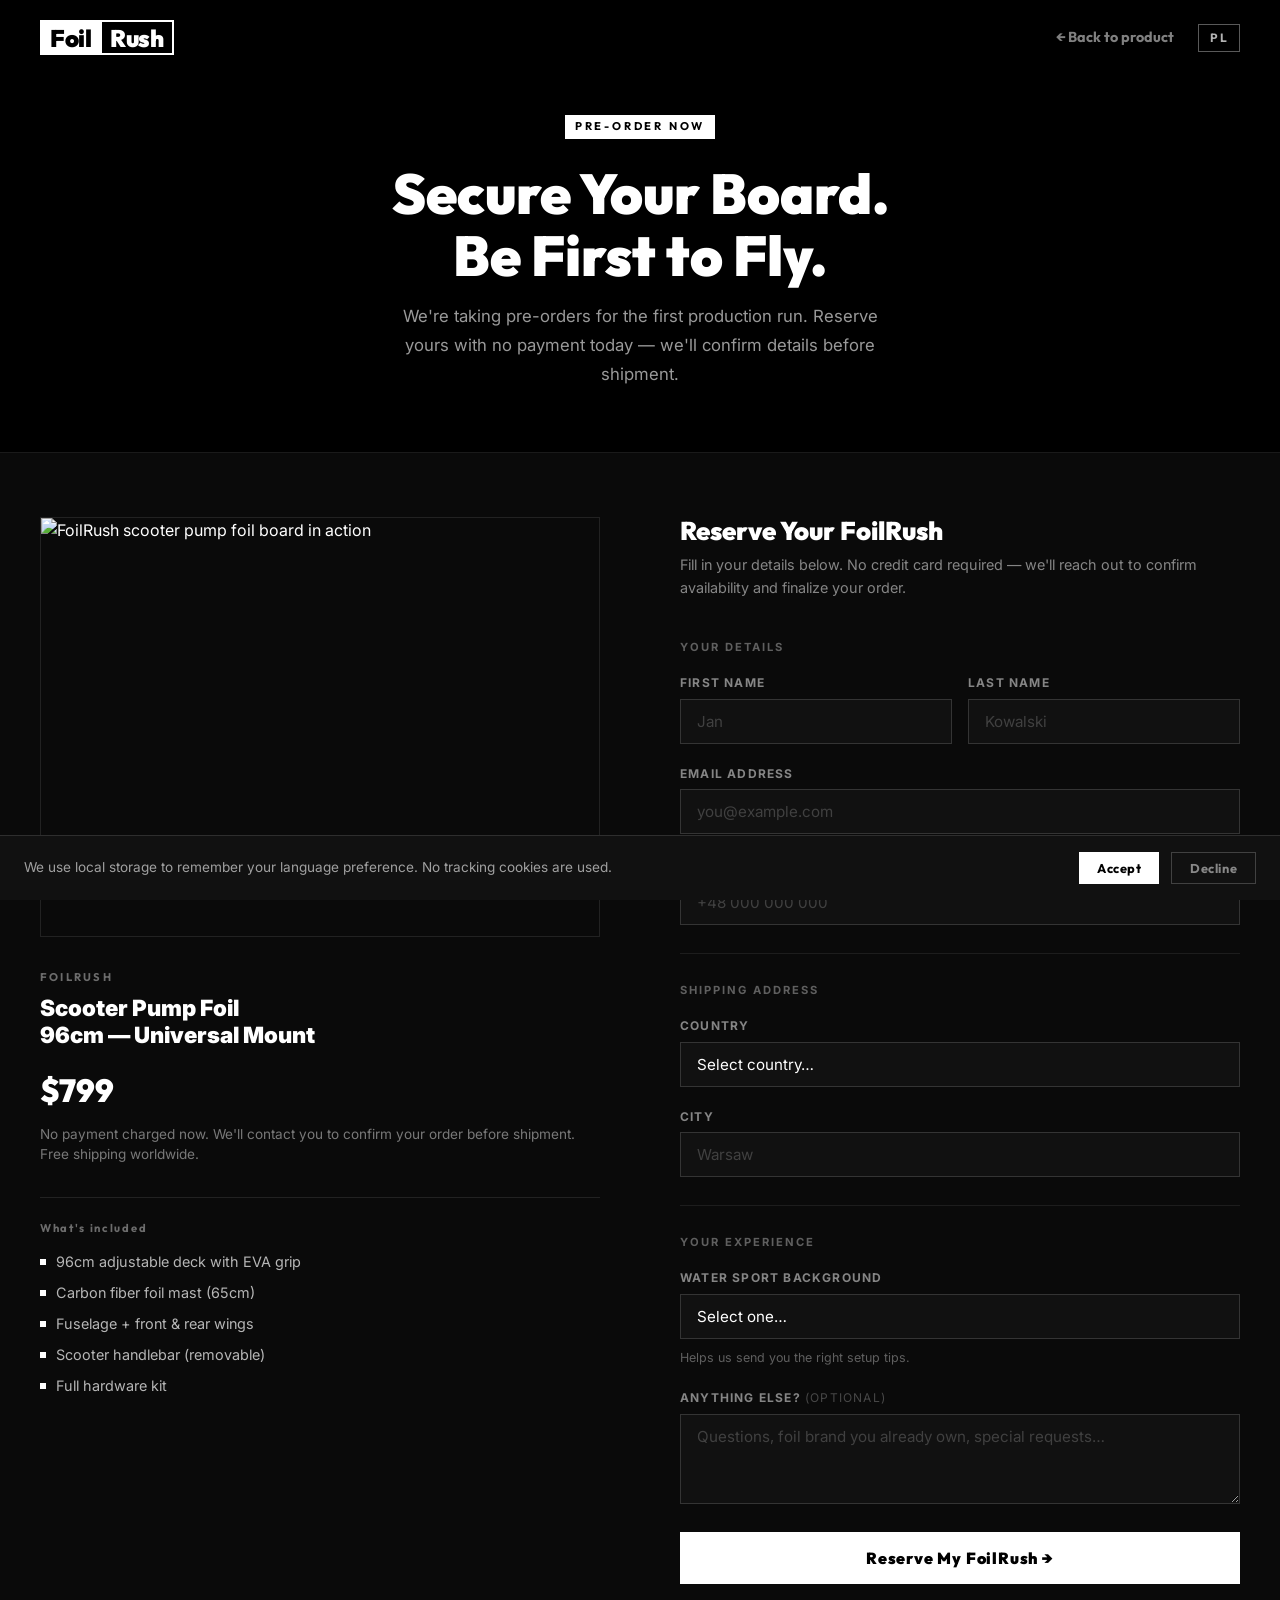
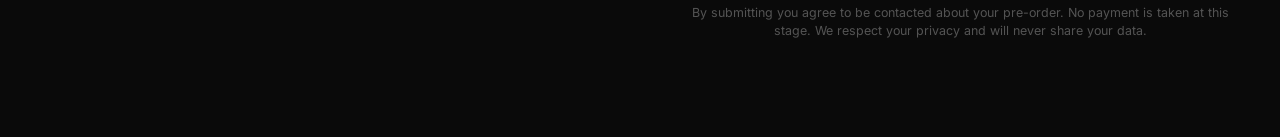
==== preorder.html @ 9cdbbb91 "FoilRush product page — full build - Single-page landing (index.html) with 9 sections: nav, hero, fe" ====
<!DOCTYPE html>
<html lang="en">
<head>
  <meta charset="UTF-8" />
  <meta name="viewport" content="width=device-width, initial-scale=1.0" />
  <title>FoilRush — Pre-Order</title>
  <meta name="description" content="Pre-order the FoilRush Scooter Pump Foil. Be first in line — secure your board before launch." />
  <link rel="preconnect" href="https://fonts.googleapis.com" />
  <link rel="preconnect" href="https://fonts.gstatic.com" crossorigin />
  <link href="https://fonts.googleapis.com/css2?family=Outfit:wght@400;700;900&family=Inter:wght@400;500&display=swap" rel="stylesheet" />
  <link rel="stylesheet" href="style.css" />
  <style>
    .preorder-page { min-height: 100vh; display: flex; flex-direction: column; }

    .preorder-hero {
      background: #000;
      border-bottom: 1px solid rgba(255,255,255,0.1);
      padding: 7rem 0 4rem;
      text-align: center;
    }
    .preorder-hero .badge {
      display: inline-block;
      font-family: var(--font-head);
      font-weight: 700;
      font-size: 0.7rem;
      letter-spacing: 0.25em;
      color: #000;
      background: #fff;
      padding: 0.3em 0.9em;
      margin-bottom: 1.5rem;
    }
    .preorder-hero h1 {
      font-size: clamp(1.75rem, 5vw, 3.5rem);
      font-weight: 900;
      line-height: 1.1;
      margin-bottom: 1rem;
      color: #fff;
    }
    .preorder-hero p {
      color: rgba(255,255,255,0.6);
      font-size: 1.05rem;
      max-width: 480px;
      margin: 0 auto;
      line-height: 1.7;
    }

    .preorder-main { flex: 1; padding: 4rem 0 6rem; background: #0a0a0a; }

    .preorder-layout {
      display: grid;
      grid-template-columns: 1fr 1fr;
      gap: 5rem;
      align-items: start;
    }

    .preorder-summary { position: sticky; top: 6rem; }
    .summary-img {
      width: 100%;
      aspect-ratio: 4/3;
      object-fit: cover;
      border: 1px solid rgba(255,255,255,0.1);
      margin-bottom: 2rem;
    }
    .summary-brand {
      font-family: var(--font-head);
      font-weight: 700;
      font-size: 0.7rem;
      letter-spacing: 0.2em;
      color: rgba(255,255,255,0.4);
      margin-bottom: 0.5rem;
    }
    .summary-name { font-size: 1.4rem; font-weight: 900; color: #fff; margin-bottom: 1rem; line-height: 1.2; }
    .summary-price { font-family: var(--font-head); font-size: 2rem; font-weight: 900; color: #fff; margin-bottom: 0.5rem; }
    .summary-note { font-size: 0.85rem; color: rgba(255,255,255,0.45); margin-bottom: 2rem; line-height: 1.5; }
    .summary-includes { border-top: 1px solid rgba(255,255,255,0.1); padding-top: 1.5rem; }
    .summary-includes h4 {
      font-size: 0.7rem; letter-spacing: 0.15em; color: rgba(255,255,255,0.4);
      font-weight: 700; margin-bottom: 1rem;
    }
    .summary-includes ul { list-style: none; display: flex; flex-direction: column; gap: 0.5rem; }
    .summary-includes li { font-size: 0.9rem; color: rgba(255,255,255,0.7); display: flex; align-items: center; gap: 0.6rem; }
    .summary-includes li::before { content: ''; width: 6px; height: 6px; background: #fff; flex-shrink: 0; }

    .preorder-form-wrap h2 { font-size: 1.6rem; font-weight: 900; color: #fff; margin-bottom: 0.5rem; }
    .form-subtitle { color: rgba(255,255,255,0.5); font-size: 0.9rem; margin-bottom: 2.5rem; line-height: 1.6; }

    .preorder-form { display: flex; flex-direction: column; gap: 1.25rem; }
    .form-row { display: grid; grid-template-columns: 1fr 1fr; gap: 1rem; }
    .field { display: flex; flex-direction: column; gap: 0.4rem; }
    .field label {
      font-size: 0.75rem; font-weight: 700; letter-spacing: 0.1em;
      color: rgba(255,255,255,0.5); text-transform: uppercase;
    }
    .field input, .field select, .field textarea {
      background: #111;
      border: 1px solid rgba(255,255,255,0.15);
      color: #fff;
      font-family: var(--font-body);
      font-size: 0.95rem;
      padding: 0.75rem 1rem;
      outline: none;
      transition: border-color 0.2s;
      width: 100%;
      border-radius: 0;
      appearance: none;
    }
    .field input:focus, .field select:focus, .field textarea:focus { border-color: #fff; }
    .field input::placeholder, .field textarea::placeholder { color: rgba(255,255,255,0.2); }
    .field select option { background: #111; color: #fff; }
    .field textarea { resize: vertical; min-height: 90px; }
    .field-note { font-size: 0.78rem; color: rgba(255,255,255,0.35); margin-top: 0.2rem; }
    .form-divider { border: none; border-top: 1px solid rgba(255,255,255,0.08); margin: 0.5rem 0; }
    .form-section-label {
      font-size: 0.7rem; font-weight: 700; letter-spacing: 0.18em;
      color: rgba(255,255,255,0.35); text-transform: uppercase; margin-bottom: -0.25rem;
    }
    .submit-btn {
      background: #fff; color: #000; border: none;
      font-family: var(--font-head); font-weight: 900; font-size: 1rem;
      letter-spacing: 0.05em; padding: 1rem 2rem; cursor: pointer;
      width: 100%; transition: background 0.2s, transform 0.15s; margin-top: 0.5rem;
    }
    .submit-btn:hover { background: #e0e0e0; transform: translateY(-2px); }
    .form-legal { font-size: 0.78rem; color: rgba(255,255,255,0.3); line-height: 1.5; text-align: center; }

    .form-success {
      display: none; text-align: center; padding: 3rem 2rem;
      border: 1px solid rgba(255,255,255,0.12);
    }
    .form-success .success-icon { font-size: 3rem; margin-bottom: 1rem; }
    .form-success h3 { font-size: 1.5rem; font-weight: 900; color: #fff; margin-bottom: 0.75rem; }
    .form-success p { color: rgba(255,255,255,0.55); font-size: 0.95rem; line-height: 1.7; margin-bottom: 2rem; }
    .form-success a { color: #fff; font-weight: 700; text-decoration: underline; text-underline-offset: 3px; }

    @media (max-width: 800px) {
      .preorder-layout { grid-template-columns: 1fr; gap: 3rem; }
      .preorder-summary { position: static; }
      .preorder-hero { padding: 6rem 0 3rem; }
      .summary-price { font-size: 1.75rem; }
    }
    @media (max-width: 500px) {
      .form-row { grid-template-columns: 1fr; }
      .preorder-main { padding: 2.5rem 0 4rem; }
      .submit-btn { font-size: 0.95rem; }
    }
  </style>
</head>
<body class="preorder-page">

  <nav id="site-nav" class="nav-scrolled">
    <div class="container nav-inner">
      <a href="index.html" class="nav-logo"><span class="logo-foil">Foil</span><span class="logo-rush">Rush</span></a>
      <div style="display:flex;align-items:center;gap:1.5rem;">
        <a href="index.html" style="color:rgba(255,255,255,0.5);font-size:0.9rem;font-family:var(--font-head);font-weight:700;" data-i18n="preorder.back.nav">← Back to product</a>
        <button class="lang-toggle" id="lang-toggle" aria-label="Switch language">PL</button>
      </div>
    </div>
  </nav>

  <div class="preorder-hero">
    <div class="container">
      <div class="badge" data-i18n="preorder.badge">PRE-ORDER NOW</div>
      <h1 data-i18n="preorder.h1">Secure Your Board.<br>Be First to Fly.</h1>
      <p data-i18n="preorder.sub">We're taking pre-orders for the first production run. Reserve yours with no payment today — we'll confirm details before shipment.</p>
    </div>
  </div>

  <div class="preorder-main">
    <div class="container">
      <div class="preorder-layout">

        <div class="preorder-summary">
          <img class="summary-img"
               src="https://images.pexels.com/photos/9150893/pexels-photo-9150893.jpeg?auto=compress&cs=tinysrgb&w=800"
               alt="FoilRush scooter pump foil board in action" />
          <p class="summary-brand">FOILRUSH</p>
          <p class="summary-name">Scooter Pump Foil<br>96cm — Universal Mount</p>
          <div class="summary-price" data-price>$799</div>
          <p class="price-note" data-price-note></p>
          <p class="summary-note" data-i18n="preorder.summary.note">No payment charged now. We'll contact you to confirm your order before shipment. Free shipping worldwide.</p>
          <div class="summary-includes">
            <h4 data-i18n="preorder.includes.title">What's included</h4>
            <ul>
              <li>96cm adjustable deck with EVA grip</li>
              <li>Carbon fiber foil mast (65cm)</li>
              <li>Fuselage + front &amp; rear wings</li>
              <li>Scooter handlebar (removable)</li>
              <li>Full hardware kit</li>
            </ul>
          </div>
        </div>

        <div class="preorder-form-wrap">
          <h2 data-i18n="preorder.form.h2">Reserve Your FoilRush</h2>
          <p class="form-subtitle" data-i18n="preorder.form.sub">Fill in your details below. No credit card required — we'll reach out to confirm availability and finalize your order.</p>

          <form class="preorder-form" id="preorder-form" novalidate>

            <p class="form-section-label" data-i18n="preorder.section.you">Your details</p>

            <div class="form-row">
              <div class="field">
                <label for="first-name" data-i18n="preorder.label.first">First name</label>
                <input type="text" id="first-name" name="first_name" placeholder="Jan" autocomplete="given-name" required />
              </div>
              <div class="field">
                <label for="last-name" data-i18n="preorder.label.last">Last name</label>
                <input type="text" id="last-name" name="last_name" placeholder="Kowalski" autocomplete="family-name" required />
              </div>
            </div>

            <div class="field">
              <label for="email" data-i18n="preorder.label.email">Email address</label>
              <input type="email" id="email" name="email" placeholder="you@example.com" autocomplete="email" required />
            </div>

            <div class="field">
              <label for="phone">
                <span data-i18n="preorder.label.phone">Phone number</span>
                <span style="opacity:.5;font-weight:400" data-i18n="preorder.label.phone.opt">(optional)</span>
              </label>
              <input type="tel" id="phone" name="phone" placeholder="+48 000 000 000" autocomplete="tel" />
            </div>

            <hr class="form-divider" />
            <p class="form-section-label" data-i18n="preorder.section.ship">Shipping address</p>

            <div class="field">
              <label for="country" data-i18n="preorder.label.country">Country</label>
              <select id="country" name="country" required>
                <option value="" disabled selected data-i18n="preorder.country.placeholder">Select country…</option>
                <option value="PL">Poland</option>
                <option value="DE">Germany</option>
                <option value="FR">France</option>
                <option value="ES">Spain</option>
                <option value="IT">Italy</option>
                <option value="NL">Netherlands</option>
                <option value="PT">Portugal</option>
                <option value="US">United States</option>
                <option value="AU">Australia</option>
                <option value="GB">United Kingdom</option>
                <option value="OTHER">Other</option>
              </select>
            </div>

            <div class="field">
              <label for="city" data-i18n="preorder.label.city">City</label>
              <input type="text" id="city" name="city" placeholder="Warsaw" autocomplete="address-level2" required />
            </div>

            <hr class="form-divider" />
            <p class="form-section-label" data-i18n="preorder.section.exp">Your experience</p>

            <div class="field">
              <label for="level" data-i18n="preorder.label.level">Water sport background</label>
              <select id="level" name="level">
                <option value="" disabled selected data-i18n="preorder.level.placeholder">Select one…</option>
                <option value="beginner" data-i18n="preorder.level.beginner">Complete beginner</option>
                <option value="surfer" data-i18n="preorder.level.surfer">Surfer</option>
                <option value="kite" data-i18n="preorder.level.kite">Kitesurfer / Windsurfer</option>
                <option value="foiler" data-i18n="preorder.level.foiler">Already foiling</option>
                <option value="wakeboarder" data-i18n="preorder.level.wake">Wakeboarder / Wakefoiler</option>
                <option value="other" data-i18n="preorder.level.other">Other water sport</option>
              </select>
              <span class="field-note" data-i18n="preorder.level.note">Helps us send you the right setup tips.</span>
            </div>

            <div class="field">
              <label for="message">
                <span data-i18n="preorder.label.message">Anything else?</span>
                <span style="opacity:.5;font-weight:400" data-i18n="preorder.message.opt">(optional)</span>
              </label>
              <textarea id="message" name="message" data-i18n-placeholder="preorder.message.ph" placeholder="Questions, foil brand you already own, special requests…"></textarea>
            </div>

            <button type="submit" class="submit-btn" data-i18n="preorder.submit">Reserve My FoilRush →</button>

            <p class="form-legal" data-i18n="preorder.legal">By submitting you agree to be contacted about your pre-order. No payment is taken at this stage. We respect your privacy and will never share your data.</p>

          </form>

          <div class="form-success" id="form-success">
            <div class="success-icon">✓</div>
            <h3 data-i18n="preorder.success.h3">You're on the list!</h3>
            <p>
              <span data-i18n="preorder.success.p">Thanks for your pre-order. We'll email you at</span>
              <strong id="success-email"></strong>
              <span data-i18n="preorder.success.p2">with confirmation details and estimated shipping timeline.</span>
            </p>
            <a href="index.html" data-i18n="preorder.back">← Back to FoilRush</a>
          </div>
        </div>

      </div>
    </div>
  </div>

  <script src="main.js"></script>
  <script>
    // Textarea placeholder translation (not handled by innerHTML)
    function applyPlaceholders() {
      const lang = localStorage.getItem('fr_lang') || 'en';
      document.querySelectorAll('[data-i18n-placeholder]').forEach(el => {
        const key = el.dataset.i18nPlaceholder;
        if (translations[lang] && translations[lang][key]) {
          el.placeholder = translations[lang][key];
        }
      });
    }
    applyPlaceholders();

    // Re-apply placeholders when lang toggles
    document.getElementById('lang-toggle').addEventListener('click', applyPlaceholders);

    // Form submit
    document.getElementById('preorder-form').addEventListener('submit', function(e) {
      e.preventDefault();
      const email = document.getElementById('email').value.trim();
      const firstName = document.getElementById('first-name').value.trim();
      const lastName = document.getElementById('last-name').value.trim();
      const country = document.getElementById('country').value;
      if (!firstName || !lastName || !email || !country) {
        const firstInvalid = this.querySelector(':invalid');
        if (firstInvalid) firstInvalid.focus();
        return;
      }
      document.getElementById('success-email').textContent = ' ' + email + ' ';
      this.style.display = 'none';
      const success = document.getElementById('form-success');
      success.style.display = 'block';
      success.scrollIntoView({ behavior: 'smooth', block: 'center' });
    });
  </script>
</body>
</html>
---- style.css ----
/* ── Reset ── */
*, *::before, *::after { box-sizing: border-box; margin: 0; padding: 0; }
html { scroll-behavior: smooth; }
img { display: block; max-width: 100%; }
a { text-decoration: none; color: inherit; }
ul { list-style: none; }

/* ── Design tokens ── */
:root {
  --orange:   #FFFFFF;
  --dark:     #000000;
  --blue:     #444444;
  --light:    #111111;
  --white:    #FFFFFF;
  --ink:      #FFFFFF;

  --font-head: 'Outfit', sans-serif;
  --font-body: 'Inter', sans-serif;

  --section-pad: clamp(4rem, 8vw, 8rem);
  --max-w: 1200px;
}

/* ── Base typography ── */
body {
  font-family: var(--font-body);
  background: var(--dark);
  color: var(--white);
  line-height: 1.6;
  overflow-x: hidden;
  /* Subtle carbon-fiber diagonal weave */
  background-image:
    repeating-linear-gradient(
      45deg,
      rgba(255,255,255,0.015) 0px,
      rgba(255,255,255,0.015) 1px,
      transparent 1px,
      transparent 8px
    ),
    repeating-linear-gradient(
      -45deg,
      rgba(255,255,255,0.015) 0px,
      rgba(255,255,255,0.015) 1px,
      transparent 1px,
      transparent 8px
    );
}

h1, h2, h3, h4 {
  font-family: var(--font-head);
  line-height: 1.1;
}

/* ── Utility classes ── */
.container {
  width: min(var(--max-w), 100% - 2rem);
  margin-inline: auto;
}

.btn-primary {
  display: inline-block;
  background: var(--white);
  color: #000000;
  font-family: var(--font-head);
  font-weight: 700;
  font-size: 1rem;
  padding: 0.85rem 2rem;
  border-radius: 4px;
  border: none;
  cursor: pointer;
  transition: background 0.2s, transform 0.15s;
}
.btn-primary:hover { background: #e0e0e0; transform: translateY(-2px); }

.btn-ghost {
  display: inline-block;
  background: transparent;
  color: var(--white);
  font-family: var(--font-head);
  font-weight: 700;
  font-size: 1rem;
  padding: 0.85rem 2rem;
  border-radius: 4px;
  border: 2px solid rgba(255,255,255,0.5);
  cursor: pointer;
  transition: border-color 0.2s, transform 0.15s;
}
.btn-ghost:hover { border-color: var(--white); transform: translateY(-2px); }

/* ── Scroll-reveal base state ── */
.reveal {
  opacity: 0;
  transform: translateY(40px);
  transition: opacity 0.6s ease, transform 0.6s ease;
}
.reveal.visible {
  opacity: 1;
  transform: translateY(0);
}
.reveal-left {
  opacity: 0;
  transform: translateX(-50px);
  transition: opacity 0.6s ease, transform 0.6s ease;
}
.reveal-right {
  opacity: 0;
  transform: translateX(50px);
  transition: opacity 0.6s ease, transform 0.6s ease;
}
.reveal-left.visible,
.reveal-right.visible {
  opacity: 1;
  transform: translateX(0);
}

@media (prefers-reduced-motion: reduce) {
  .reveal, .reveal-left, .reveal-right {
    opacity: 1;
    transform: none;
    transition: none;
  }
}

/* ── Navigation ── */
#site-nav {
  position: fixed;
  top: 0; left: 0; right: 0;
  z-index: 100;
  padding: 1.25rem 0;
  background: transparent;
  transition: background 0.3s, padding 0.3s, box-shadow 0.3s;
}
#site-nav.nav-scrolled {
  background: var(--dark);
  padding: 0.75rem 0;
  box-shadow: 0 2px 20px rgba(0,0,0,0.6);
}

.nav-inner {
  display: flex;
  align-items: center;
  justify-content: space-between;
}

.nav-logo {
  font-family: var(--font-head);
  font-weight: 900;
  font-size: 1.5rem;
  letter-spacing: -0.02em;
  display: inline-flex;
  line-height: 1;
}

.logo-foil {
  background: var(--white);
  color: var(--dark);
  padding: 0.15em 0.35em;
  border: 2px solid var(--white);
}

.logo-rush {
  background: var(--dark);
  color: var(--white);
  padding: 0.15em 0.35em;
  border: 2px solid var(--white);
  margin-left: -2px;
}

.nav-links {
  display: flex;
  align-items: center;
  gap: clamp(1rem, 2vw, 2rem);
}
.nav-links a {
  font-family: var(--font-head);
  font-weight: 700;
  font-size: 0.95rem;
  color: var(--white);
  opacity: 0.85;
  transition: opacity 0.2s;
}
.nav-links a:hover { opacity: 1; }
.nav-links .btn-primary { opacity: 1; font-size: 0.9rem; padding: 0.6rem 1.4rem; color: #000000; }

.lang-toggle {
  background: transparent;
  border: 1px solid rgba(255,255,255,0.35);
  color: rgba(255,255,255,0.7);
  font-family: var(--font-head);
  font-weight: 700;
  font-size: 0.75rem;
  letter-spacing: 0.1em;
  padding: 0.35rem 0.7rem;
  cursor: pointer;
  transition: border-color 0.2s, color 0.2s, background 0.2s;
}
.lang-toggle:hover {
  border-color: var(--white);
  color: var(--white);
  background: rgba(255,255,255,0.08);
}

/* Mobile toggle */
.nav-toggle {
  display: none;
  flex-direction: column;
  gap: 5px;
  background: none;
  border: none;
  cursor: pointer;
  padding: 4px;
}
.nav-toggle span {
  display: block;
  width: 24px;
  height: 2px;
  background: var(--white);
  transition: transform 0.3s, opacity 0.3s;
}

@media (max-width: 768px) {
  .nav-toggle { display: flex; }
  .nav-links {
    display: none;
    position: absolute;
    top: 100%;
    left: 0; right: 0;
    flex-direction: column;
    background: var(--dark);
    padding: 1.5rem;
    gap: 1.25rem;
    border-top: 1px solid rgba(255,255,255,0.08);
  }
  .nav-links.open { display: flex; }
}

/* ── Hero ── */
#hero {
  position: relative;
  min-height: 100vh;
  min-height: 100svh;
  display: flex;
  align-items: center;
  overflow: hidden;
}

.hero-bg {
  position: absolute;
  inset: -10%;
  background-image: url('https://images.pexels.com/photos/19613308/pexels-photo-19613308.jpeg?auto=compress&cs=tinysrgb&w=1800');
  background-size: cover;
  background-position: center 30%;
  animation: kenBurns 18s ease-in-out infinite alternate;
}

@keyframes kenBurns {
  from { transform: scale(1)   translate(0, 0); }
  to   { transform: scale(1.1) translate(-2%, -1%); }
}

.hero-overlay {
  position: absolute;
  inset: 0;
  background: linear-gradient(
    135deg,
    rgba(0,0,0,0.82) 0%,
    rgba(0,0,0,0.45) 60%,
    rgba(0,0,0,0.2) 100%
  );
}

.hero-content {
  position: relative;
  z-index: 1;
  padding-top: 6rem;
}

.hero-eyebrow {
  font-family: var(--font-head);
  font-weight: 700;
  font-size: 0.8rem;
  letter-spacing: 0.2em;
  color: var(--orange);
  margin-bottom: 1rem;
}

#hero h1 {
  font-size: clamp(3.5rem, 9vw, 8rem);
  font-weight: 900;
  color: var(--white);
  letter-spacing: -0.03em;
  margin-bottom: 1.5rem;
  text-shadow: 0 4px 30px rgba(0,0,0,0.4);
}

.hero-sub {
  font-size: clamp(1rem, 2vw, 1.25rem);
  color: rgba(255,255,255,0.8);
  max-width: 560px;
  margin-bottom: 2.5rem;
  line-height: 1.7;
}

.hero-ctas {
  display: flex;
  flex-wrap: wrap;
  gap: 1rem;
}

/* Scroll indicator */
.hero-scroll-indicator {
  position: absolute;
  bottom: 2.5rem;
  left: 50%;
  transform: translateX(-50%);
  z-index: 1;
}
.hero-scroll-indicator span {
  display: block;
  width: 2px;
  height: 48px;
  background: linear-gradient(to bottom, rgba(255,255,255,0.8), transparent);
  margin: 0 auto;
  animation: scrollPulse 2s ease-in-out infinite;
}
@keyframes scrollPulse {
  0%, 100% { opacity: 0.8; transform: scaleY(1); }
  50% { opacity: 0.3; transform: scaleY(0.5); }
}

@media (max-width: 600px) {
  .hero-ctas { flex-direction: column; }
  .hero-ctas a { text-align: center; }
}

/* ── Shared section typography ── */
.section-eyebrow {
  font-family: var(--font-head);
  font-weight: 700;
  font-size: 0.78rem;
  letter-spacing: 0.2em;
  color: var(--orange);
  margin-bottom: 0.75rem;
}
.section-title {
  font-size: clamp(2rem, 5vw, 3.5rem);
  font-weight: 900;
  margin-bottom: 3rem;
  letter-spacing: -0.02em;
}

/* ── Features ── */
#features {
  padding: var(--section-pad) 0;
  background: var(--light);
  color: var(--ink);
}
#features .section-eyebrow { color: var(--orange); }
#features .section-title { color: var(--ink); }

.features-grid {
  display: grid;
  grid-template-columns: repeat(auto-fit, minmax(min(240px, 100%), 1fr));
  gap: 1.5rem;
}

.feature-card {
  background: #1a1a1a;
  border: 1px solid rgba(255,255,255,0.1);
  border-radius: 0;
  padding: 2rem;
  box-shadow: none;
  transition: border-color 0.2s, transform 0.2s;
}
.feature-card:hover {
  border-color: var(--white);
  transform: translateY(-4px);
}

.feature-icon {
  font-size: 2.5rem;
  margin-bottom: 1rem;
}

.feature-card h3 {
  font-size: 1.2rem;
  font-weight: 700;
  margin-bottom: 0.5rem;
  color: var(--white);
}

.feature-card p {
  font-size: 0.95rem;
  color: rgba(255,255,255,0.6);
  line-height: 1.65;
}

/* ── How It Works ── */
#how-it-works {
  padding: var(--section-pad) 0;
  background: var(--dark);
}

.steps {
  display: grid;
  grid-template-columns: repeat(3, 1fr);
  gap: 2.5rem;
  max-width: 100%;
}

.step {
  display: flex;
  flex-direction: column;
  gap: 1rem;
  border-top: 2px solid rgba(255,255,255,0.15);
  padding-top: 1.5rem;
}

.step-number {
  font-family: var(--font-head);
  font-size: clamp(3rem, 5vw, 5rem);
  font-weight: 900;
  color: var(--orange);
  line-height: 1;
  opacity: 0.9;
}

.step-body h3 {
  font-size: 1.2rem;
  font-weight: 700;
  margin-bottom: 0.5rem;
  color: var(--white);
}

.step-body p {
  color: rgba(255,255,255,0.7);
  font-size: 0.95rem;
  line-height: 1.7;
}

@media (max-width: 700px) {
  .steps { grid-template-columns: 1fr; gap: 2rem; }
  .step { flex-direction: row; align-items: flex-start; gap: 1.25rem; border-top: none; border-left: 2px solid rgba(255,255,255,0.15); padding-top: 0; padding-left: 1.25rem; }
  .step-number { font-size: 3rem; min-width: 2ch; }
}

/* ── Specs ── */
#specs {
  padding: var(--section-pad) 0;
  background: var(--light);
  color: var(--ink);
}
#specs .section-eyebrow { color: var(--orange); }
#specs .section-title { color: var(--ink); }

.specs-table {
  width: 100%;
  border-collapse: collapse;
  font-size: 1rem;
}

.specs-table tr {
  border-bottom: 1px solid rgba(255,255,255,0.1);
}
.specs-table tr:last-child { border-bottom: none; }

.specs-table th {
  text-align: left;
  font-family: var(--font-head);
  font-weight: 700;
  color: var(--ink);
  padding: 1rem 1rem 1rem 0;
  width: 40%;
}

.specs-table td {
  padding: 1rem 0;
  color: rgba(255,255,255,0.65);
}

@media (max-width: 500px) {
  .specs-table th, .specs-table td { display: block; width: 100%; }
  .specs-table th { padding-bottom: 0.25rem; }
  .specs-table td { padding-top: 0; padding-bottom: 1rem; }
}

/* ── Lifestyle shot ── */
#lifestyle {
  position: relative;
  height: 60vh;
  min-height: 360px;
  display: flex;
  align-items: center;
  justify-content: center;
  overflow: hidden;
}

.lifestyle-bg {
  position: absolute;
  inset: 0;
  background-image: url('https://images.pexels.com/photos/9739246/pexels-photo-9739246.jpeg?auto=compress&cs=tinysrgb&w=1600');
  background-size: cover;
  background-position: center 50%;
}

.lifestyle-overlay {
  position: absolute;
  inset: 0;
  background: linear-gradient(to bottom, rgba(10,10,15,0.3), rgba(10,10,15,0.65));
}

.lifestyle-content {
  position: relative;
  z-index: 1;
  text-align: center;
}

.lifestyle-content blockquote p {
  font-family: var(--font-head);
  font-size: clamp(1.75rem, 5vw, 3.5rem);
  font-weight: 900;
  color: var(--white);
  letter-spacing: -0.02em;
  text-shadow: 0 4px 30px rgba(0,0,0,0.5);
}

/* ── Reviews ── */
#reviews {
  padding: var(--section-pad) 0;
  background: var(--dark);
}

.reviews-grid {
  display: grid;
  grid-template-columns: repeat(auto-fit, minmax(min(280px, 100%), 1fr));
  gap: 1.5rem;
}

.review-card {
  background: rgba(255,255,255,0.04);
  border: 1px solid rgba(255,255,255,0.08);
  border-radius: 12px;
  padding: 2rem;
  transition: border-color 0.2s, transform 0.2s;
}
.review-card:hover {
  border-color: var(--orange);
  transform: translateY(-4px);
}

.review-stars {
  color: var(--orange);
  font-size: 1.1rem;
  letter-spacing: 2px;
  margin-bottom: 1rem;
}

.review-text {
  font-size: 0.975rem;
  line-height: 1.7;
  color: rgba(255,255,255,0.8);
  margin-bottom: 1.5rem;
}

.review-author {
  display: flex;
  flex-direction: column;
  gap: 0.2rem;
}
.review-author strong {
  font-family: var(--font-head);
  font-weight: 700;
  color: var(--white);
  font-size: 0.95rem;
}
.review-author span {
  font-size: 0.82rem;
  color: rgba(255,255,255,0.45);
}

/* ── Buy section ── */
#buy {
  padding: var(--section-pad) 0;
  background: var(--light);
  color: var(--ink);
}

.buy-inner {
  display: grid;
  grid-template-columns: 1fr 1fr;
  gap: 4rem;
  align-items: center;
}

@media (max-width: 768px) {
  .buy-inner { grid-template-columns: 1fr; gap: 2.5rem; }
}

.buy-image img {
  border-radius: 16px;
  width: 100%;
  object-fit: cover;
  aspect-ratio: 4/3;
  box-shadow: 0 0 0 1px rgba(255,255,255,0.12);
}

.board-svg {
  width: 100%;
  max-width: 300px;
  display: block;
  margin: 0 auto;
  filter: drop-shadow(0 20px 40px rgba(255,255,255,0.06));
}

.buy-photo {
  width: 100%;
  display: block;
  aspect-ratio: 4/3;
  object-fit: cover;
  border: 1px solid rgba(255,255,255,0.1);
}

/* ── View tabs & panels ── */
.view-tabs {
  display: flex;
  gap: 0;
  margin-bottom: 1.5rem;
  border: 1px solid rgba(255,255,255,0.15);
}

.view-tab {
  flex: 1;
  background: transparent;
  border: none;
  border-right: 1px solid rgba(255,255,255,0.15);
  color: rgba(255,255,255,0.45);
  font-family: var(--font-head);
  font-weight: 700;
  font-size: 0.72rem;
  letter-spacing: 0.1em;
  text-transform: uppercase;
  padding: 0.6rem 0.4rem;
  cursor: pointer;
  transition: background 0.2s, color 0.2s;
}

.view-tab:last-child { border-right: none; }

.view-tab:hover {
  background: rgba(255,255,255,0.06);
  color: rgba(255,255,255,0.75);
}

.view-tab.active {
  background: var(--white);
  color: #000000;
}

.view-panel {
  display: none;
}

.view-panel.active {
  display: block;
}

.buy-brand {
  font-family: var(--font-head);
  font-weight: 700;
  font-size: 0.8rem;
  letter-spacing: 0.2em;
  color: var(--orange);
  margin-bottom: 0.5rem;
}

.buy-product-name {
  font-size: clamp(1.75rem, 4vw, 2.75rem);
  font-weight: 900;
  letter-spacing: -0.02em;
  color: var(--ink);
  margin-bottom: 1rem;
}

.buy-price {
  font-family: var(--font-head);
  font-size: 3rem;
  font-weight: 900;
  color: var(--orange);
  margin-bottom: 0.75rem;
}

.price-note {
  font-size: 0.78rem;
  color: rgba(255,255,255,0.35);
  margin-top: -0.5rem;
  margin-bottom: 0.75rem;
  font-style: italic;
}

.buy-tagline {
  font-size: 0.9rem;
  color: rgba(255,255,255,0.55);
  margin-bottom: 2rem;
  line-height: 1.6;
}

.buy-cta {
  width: 100%;
  font-size: 1.1rem;
  padding: 1.1rem;
  margin-bottom: 1.5rem;
  text-align: center;
  display: block;
}

.buy-badges {
  display: flex;
  flex-wrap: wrap;
  gap: 1rem;
}

.buy-badges span {
  font-size: 0.85rem;
  color: rgba(255,255,255,0.55);
  font-family: var(--font-head);
  font-weight: 700;
}

/* ── Footer ── */
#footer {
  background: var(--dark);
  padding: 3rem 0;
  border-top: 1px solid rgba(255,255,255,0.06);
}

.footer-inner {
  display: flex;
  flex-wrap: wrap;
  align-items: center;
  justify-content: space-between;
  gap: 1.5rem;
}

.footer-links {
  display: flex;
  gap: 2rem;
}
.footer-links a {
  font-family: var(--font-head);
  font-weight: 700;
  font-size: 0.9rem;
  color: rgba(255,255,255,0.6);
  transition: color 0.2s;
}
.footer-links a:hover { color: var(--white); }

.footer-copy {
  font-size: 0.82rem;
  color: rgba(255,255,255,0.3);
}

@media (max-width: 600px) {
  .footer-inner { flex-direction: column; text-align: center; }
  .footer-links { justify-content: center; flex-wrap: wrap; gap: 1.25rem; }
}

/* ── Cookie consent banner ── */
#cookie-banner {
  position: fixed;
  bottom: 0;
  left: 0;
  right: 0;
  z-index: 999;
  background: #111;
  border-top: 1px solid rgba(255,255,255,0.12);
  display: flex;
  align-items: center;
  justify-content: space-between;
  flex-wrap: wrap;
  gap: 1rem;
  padding: 1rem 1.5rem;
  font-size: 0.85rem;
  color: rgba(255,255,255,0.6);
}

#cookie-banner p { margin: 0; flex: 1; min-width: 200px; }

.cookie-actions { display: flex; gap: 0.75rem; flex-shrink: 0; }

.cookie-actions button {
  font-family: var(--font-head);
  font-weight: 700;
  font-size: 0.8rem;
  letter-spacing: 0.05em;
  padding: 0.45rem 1.1rem;
  border: none;
  cursor: pointer;
  transition: opacity 0.2s;
}

#cookie-accept { background: #fff; color: #000; }
#cookie-decline { background: transparent; color: rgba(255,255,255,0.5); border: 1px solid rgba(255,255,255,0.2); }
#cookie-decline:hover { color: #fff; border-color: #fff; }

@media (max-width: 500px) {
  #cookie-banner { flex-direction: column; align-items: flex-start; }
}

/* ── Accessibility & polish ── */
:focus-visible {
  outline: 2px solid var(--orange);
  outline-offset: 3px;
}

/* ::selection uses white block to match B&W chess theme */
::selection {
  background: var(--white);
  color: var(--dark);
}
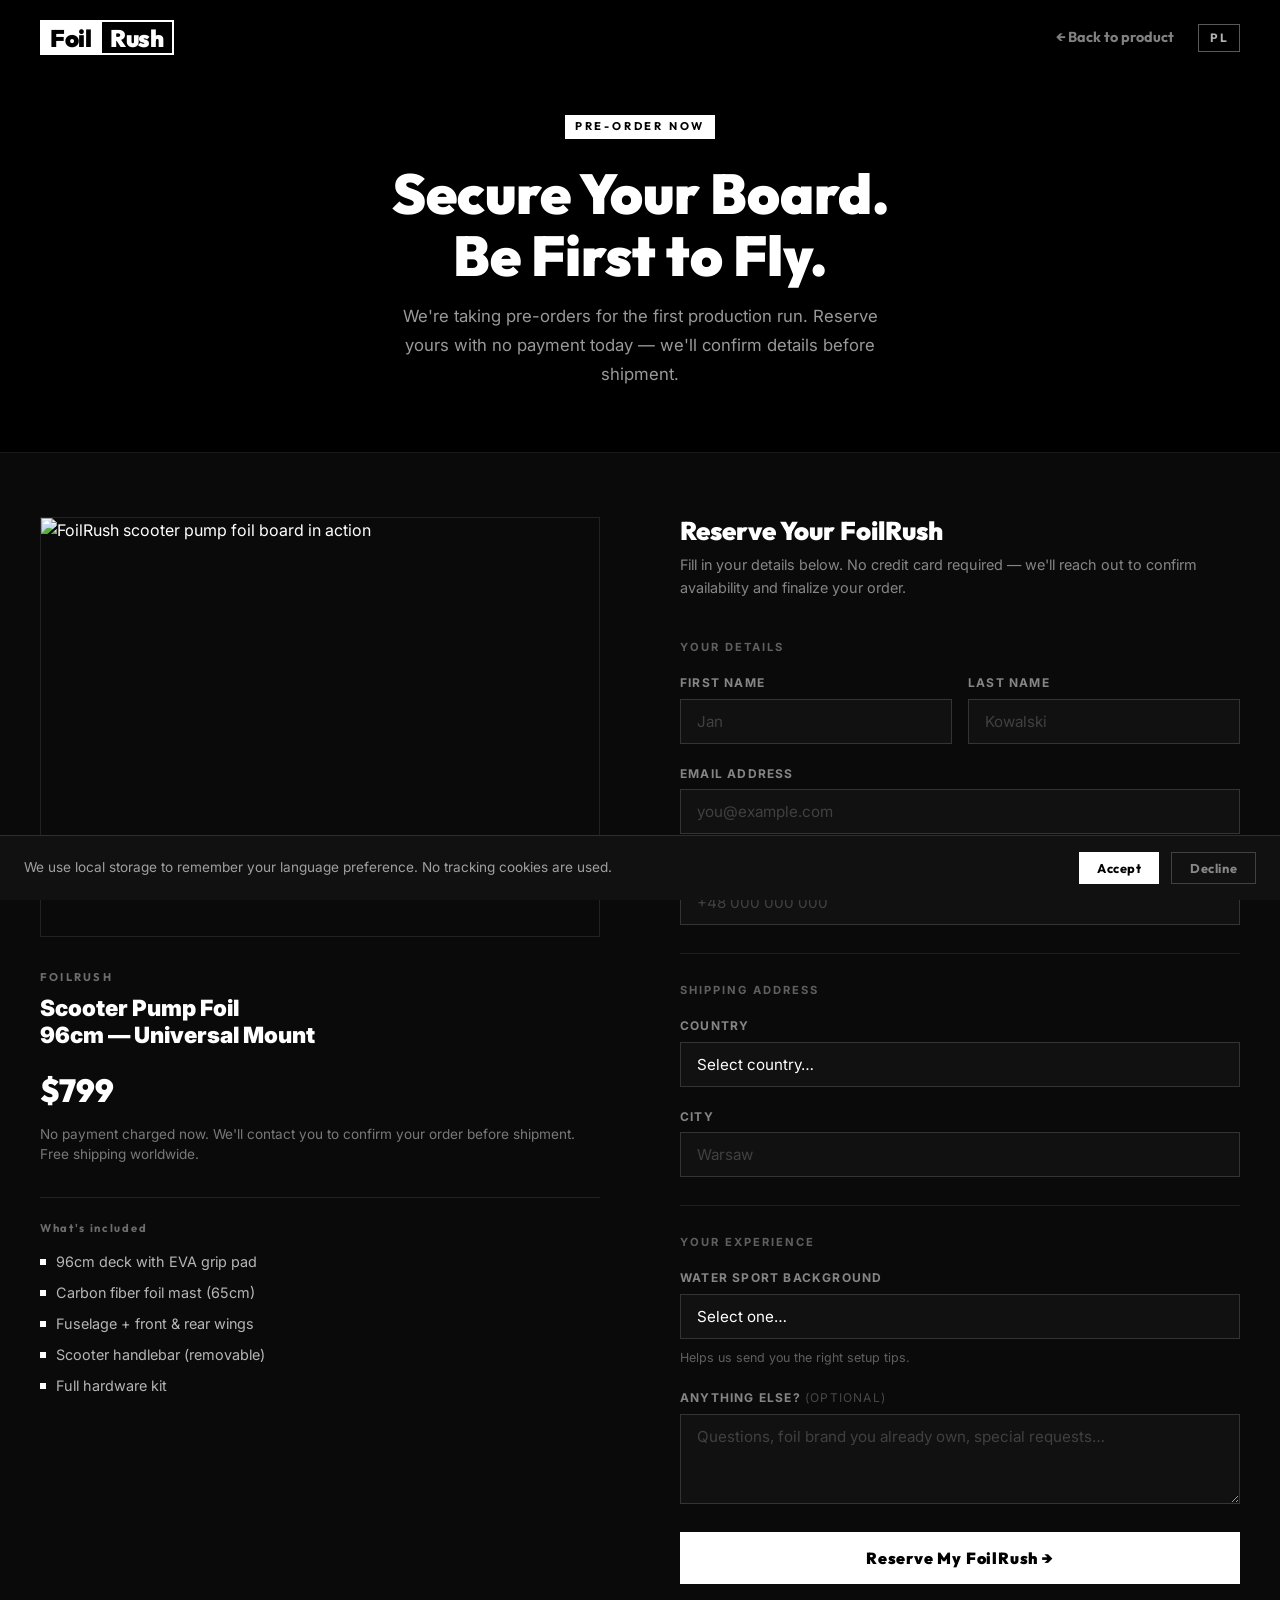
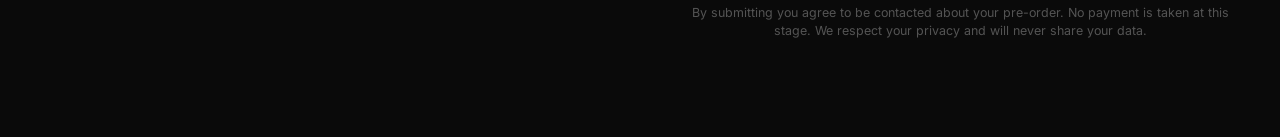
==== commit bddaf027: "Translate preorder summary product name to Polish 🤖 AI Assisted with Claude Code  Co-Authored-By: ai" ====
--- a/preorder.html
+++ b/preorder.html
@@ -174,18 +174,18 @@
                src="https://images.pexels.com/photos/9150893/pexels-photo-9150893.jpeg?auto=compress&cs=tinysrgb&w=800"
                alt="FoilRush scooter pump foil board in action" />
           <p class="summary-brand">FOILRUSH</p>
-          <p class="summary-name">Scooter Pump Foil<br>96cm — Universal Mount</p>
+          <p class="summary-name" data-i18n="preorder.summary.name">Scooter Pump Foil<br>96cm — Universal Mount</p>
           <div class="summary-price" data-price>$799</div>
           <p class="price-note" data-price-note></p>
           <p class="summary-note" data-i18n="preorder.summary.note">No payment charged now. We'll contact you to confirm your order before shipment. Free shipping worldwide.</p>
           <div class="summary-includes">
             <h4 data-i18n="preorder.includes.title">What's included</h4>
             <ul>
-              <li>96cm adjustable deck with EVA grip</li>
-              <li>Carbon fiber foil mast (65cm)</li>
-              <li>Fuselage + front &amp; rear wings</li>
-              <li>Scooter handlebar (removable)</li>
-              <li>Full hardware kit</li>
+              <li data-i18n="preorder.kit.1">96cm adjustable deck with EVA grip</li>
+              <li data-i18n="preorder.kit.2">Carbon fiber foil mast (65cm)</li>
+              <li data-i18n="preorder.kit.3">Fuselage + front &amp; rear wings</li>
+              <li data-i18n="preorder.kit.4">Scooter handlebar (removable)</li>
+              <li data-i18n="preorder.kit.5">Full hardware kit</li>
             </ul>
           </div>
         </div>
